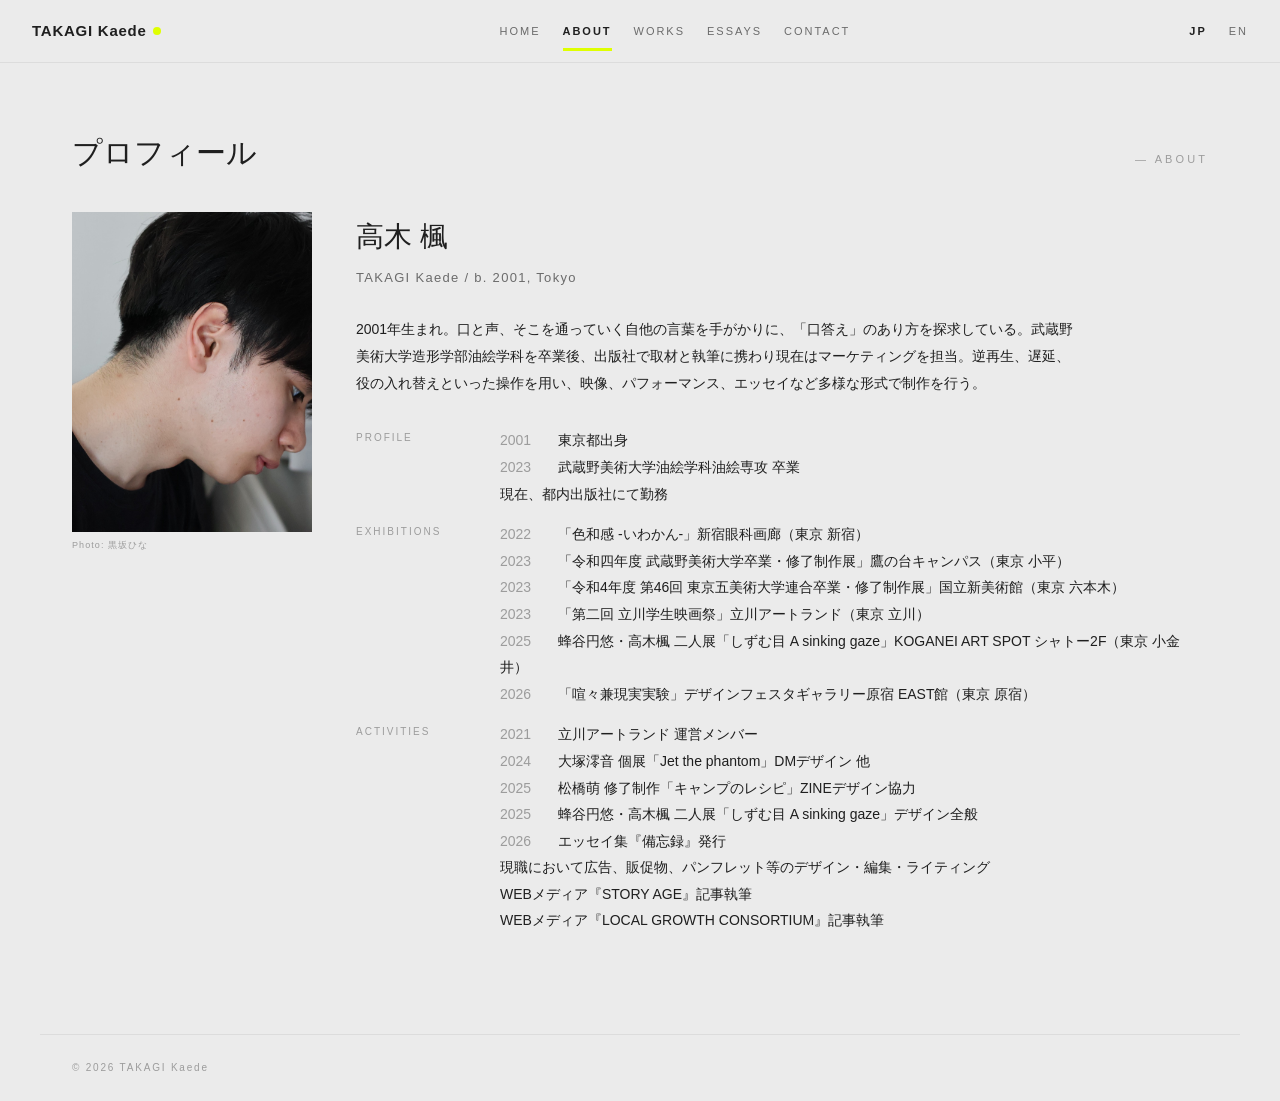
==== about.html @ a2d6fc39 "Replace template with portfolio site Co-Authored-By: Claude Opus 5.5 <noreply@anthropic.com>" ====
<!doctype html>
<html lang="ja">
<head>
<meta charset="utf-8">
<meta name="viewport" content="width=device-width,initial-scale=1">
<title>ABOUT — TAKAGI Kaede</title>
<meta name="description" content="TAKAGI Kaede のプロフィール・展示歴・活動・ステートメント。">
<link rel="stylesheet" href="assets/style.css">
</head>
<body>
<div class="app">
<section class="sec">
  <div class="head"><h2 id="aboutTitle"></h2><div class="eyebrow">— ABOUT</div></div>
  <div class="aboutgrid">
    <figure class="portrait has-img"><img id="portraitImg" src="images/about/01.jpg" alt=""><small>Photo: 黒坂ひな</small></figure>
    <div class="about">
      <h3 id="aboutName"></h3>
      <div class="subname" id="aboutSub"></div>
      <p class="bio" id="aboutBio"></p>
      <dl class="dl" id="profileDL"></dl>
    </div>
  </div>
</section>
</div>
<script src="assets/data.js"></script>
<script src="assets/site.js"></script>
<script>
buildNav('about');buildFooter();
const lang=getLang(),TT=T[lang];
$('#aboutTitle').textContent=TT.titles.about;
$('#aboutName').textContent=TT.name;
$('#aboutSub').textContent=TT.subname;
$('#aboutBio').textContent=TT.bio;
$('#portraitImg').alt=TT.portraitAlt;
document.documentElement.lang=lang==='jp'?'ja':'en';
const dl=$('#profileDL');
TT.dl.forEach(([k,vals])=>{
  dl.insertAdjacentHTML('beforeend',`<dt>${k}</dt><dd>${vals.map(v=>v.replace(/^(\d{4})/,'<span class="yr">$1</span>')).join('<br>')}</dd>`);
});
</script>
</body>
</html>
---- assets/style.css ----
:root{
  --bg:#ebebeb;--bg2:#dedede;--sf:#f4f4f4;
  --tx:#1f1f1f;--sub:#6b6b6b;--mute:#9c9c9c;
  --bd:#cfcfcf;--bd2:#dcdcdc;
  --ac:#dfff00;--ink:#111;
}
*{box-sizing:border-box;margin:0;padding:0}
html{scroll-behavior:smooth}
body{background:var(--bg);color:var(--tx);
  font:14px/1.75 -apple-system,BlinkMacSystemFont,"Helvetica Neue","Hiragino Sans","Yu Gothic",Meiryo,sans-serif;
  -webkit-font-smoothing:antialiased}
button,a{font:inherit;color:inherit}
img{max-width:100%;display:block}
a{text-decoration:none}
.app{transition:filter .35s ease, transform .35s ease}
.app.blurred{filter:blur(14px) saturate(1.05);transform:scale(1.03);pointer-events:none}

.nav{position:sticky;top:0;z-index:50;background:rgba(235,235,235,.92);backdrop-filter:blur(6px);
  border-bottom:1px solid var(--bd2);display:flex;justify-content:space-between;
  align-items:center;padding:18px 32px;gap:12px;flex-wrap:wrap}
.logo{font-size:15px;font-weight:600;letter-spacing:.05em}
.logo a{color:inherit;display:inline-flex;align-items:center}
.logo b{display:inline-block;width:8px;height:8px;background:var(--ac);border-radius:50%;margin-left:6px}
.menu,.lang{display:flex;gap:22px;align-items:center;flex-wrap:wrap}
.menu a,.lang button{background:none;border:none;color:var(--sub);cursor:pointer;
  letter-spacing:.18em;font-size:11px;position:relative;padding:2px 0}
.menu a.active,.lang button.active{color:var(--tx);font-weight:600}
.menu a.active:after{content:"";position:absolute;left:0;right:0;bottom:-8px;height:3px;background:var(--ac)}

.sec{padding:64px 32px;max-width:1200px;margin:0 auto}
.home-sec{padding:0;max-width:none}
.cover{min-height:calc(100vh - 64px);background:var(--bg2);position:relative;
  display:flex;align-items:center;justify-content:center;overflow:hidden}
.cover:before{content:"";position:absolute;inset:0;
  background:repeating-linear-gradient(45deg,transparent 0 14px,rgba(0,0,0,.03) 14px 28px)}
.cover>img{position:absolute;inset:0;width:100%;height:100%;object-fit:cover}
.ct{position:absolute;left:40px;bottom:40px;z-index:1}
.ct .name{display:inline-block;background:var(--ac);padding:4px 14px;font-size:34px;letter-spacing:.05em}
.ct .jp{display:inline-block;margin-top:10px;background:rgba(235,235,235,.88);padding:6px 12px;
  font-size:12px;letter-spacing:.2em;color:var(--sub)}
.corner{position:absolute;right:32px;top:28px;color:var(--mute);
  font-size:10px;letter-spacing:.28em;z-index:1}

.head{display:flex;justify-content:space-between;align-items:baseline;margin-bottom:32px;gap:12px}
.head h2{font-size:30px;font-weight:500}
.eyebrow{font-size:11px;letter-spacing:.28em;color:var(--mute)}

.aboutgrid{display:grid;grid-template-columns:240px 1fr;gap:44px}
.portrait{height:300px;background:var(--bg2);border:1px solid var(--bd2);display:flex;
  align-items:center;justify-content:center;flex-direction:column;color:var(--mute);
  letter-spacing:.2em;font-size:11px}
.portrait small{font-size:9px;letter-spacing:.12em;margin-top:6px}
.portrait.has-img{height:auto;display:block;background:none;border:none}
.portrait img{width:100%;aspect-ratio:3/4;object-fit:cover;object-position:82% 50%}
.portrait.has-img small{display:block;color:var(--mute)}
.bio{line-height:1.95;margin-bottom:30px;max-width:720px}
.about h3{font-size:28px;font-weight:500}
.subname{color:var(--sub);font-size:13px;letter-spacing:.1em;margin:6px 0 26px}
.dl{display:grid;grid-template-columns:120px 1fr;gap:14px 24px;margin-bottom:36px}
.dl dt{font-size:10px;letter-spacing:.2em;color:var(--mute);padding-top:2px}
.dl dd{line-height:1.9}
.yr{display:inline-block;min-width:44px;color:var(--mute)}


.years{display:flex;flex-wrap:wrap;gap:6px;margin-bottom:28px}
.years button{padding:8px 16px;border:1px solid var(--bd);background:none;color:var(--sub);cursor:pointer;letter-spacing:.14em;font-size:11px}
.years button.active{background:var(--ac);border-color:var(--ac);color:var(--ink);font-weight:600}
.yearblock{margin-bottom:56px}
.yearttl{font-size:56px;font-weight:200;color:var(--sub);margin-bottom:22px;letter-spacing:.02em}
.cards{display:grid;grid-template-columns:repeat(2,1fr);gap:28px}
.card{background:transparent;cursor:pointer;transition:transform .3s ease}
.card:hover{transform:translateY(-4px)}
.card .thumb{aspect-ratio:4/3;background:var(--bg2);border:1px solid var(--bd2);
  position:relative;overflow:hidden;transition:box-shadow .3s ease, border-color .3s ease}
.card:hover .thumb{box-shadow:0 22px 45px -22px rgba(0,0,0,.28);border-color:#b8b8b8}
.card .thumb:before{content:"";position:absolute;inset:0;
  background:repeating-linear-gradient(45deg,transparent 0 10px,rgba(0,0,0,.028) 10px 20px)}
.card .thumb img{position:absolute;inset:0;width:100%;height:100%;object-fit:cover}
.card .cbottom{padding:16px 2px 4px;display:flex;justify-content:space-between;gap:14px;align-items:baseline}
.card .ctitle{font-size:18px;font-weight:500;letter-spacing:.02em}
.card .csub{font-size:11px;color:var(--sub);letter-spacing:.16em;margin-top:4px}
.card .cyear{font-size:11px;color:var(--mute);letter-spacing:.22em}

.essayIntro,.contactLead{max-width:760px;color:var(--sub);line-height:1.95;margin-bottom:32px}

.essays a{color:inherit;display:grid;grid-template-columns:110px 1fr 90px;gap:22px;
  padding:20px 4px;border-bottom:1px solid var(--bd2);transition:background .2s ease, padding .25s ease}
.essays a:hover{background:var(--sf);padding-left:12px}
.essays a:hover .tt{background-image:linear-gradient(transparent 62%,var(--ac) 62%);background-size:100% 100%}
.essays .date,.essays .tag{font-size:10px;color:var(--mute);letter-spacing:.16em}
.essays .tt{font-size:17px;font-weight:500;transition:background .3s ease}
.essays .ex{color:var(--sub);font-size:12px;margin-top:6px}
.contact .row{display:grid;grid-template-columns:140px 1fr;gap:16px;padding:15px 0;border-bottom:1px solid var(--bd2)}
.contact .lb{font-size:10px;color:var(--mute);letter-spacing:.24em}
.contact .vl a{color:inherit}
.contact .vl a:hover{background-image:linear-gradient(transparent 66%,var(--ac) 66%)}
.footer{max-width:1200px;margin:0 auto;padding:24px 32px;border-top:1px solid var(--bd2);
  display:flex;justify-content:space-between;color:var(--mute);font-size:10px;letter-spacing:.18em;gap:10px;flex-wrap:wrap}

.modal{position:fixed;inset:0;z-index:100;display:none;overflow:hidden}
.modal.show{display:block}
.mbg{position:absolute;inset:0;background:rgba(235,235,235,.15);
  backdrop-filter:blur(22px) saturate(1.05);-webkit-backdrop-filter:blur(22px) saturate(1.05)}
.msheet{position:absolute;inset:0;overflow:auto;scroll-behavior:smooth;-webkit-overflow-scrolling:touch}
.mclose{position:fixed;right:24px;top:22px;width:44px;height:44px;border-radius:50%;
  border:1px solid rgba(255,255,255,.65);background:rgba(255,255,255,.35);color:#fff;
  font-size:22px;line-height:1;cursor:pointer;z-index:5;backdrop-filter:blur(4px);
  transition:background .25s ease, transform .25s ease}
.mclose:hover{background:rgba(255,255,255,.55);transform:rotate(90deg)}
.minner{max-width:1080px;margin:0 auto;padding:88px 32px 120px;position:relative;z-index:2}
.hero{position:relative;aspect-ratio:16/10;background:var(--bg2);border:1px solid rgba(255,255,255,.4);
  overflow:hidden;box-shadow:0 40px 90px -30px rgba(0,0,0,.5)}
.hero:before{content:"";position:absolute;inset:0;
  background:repeating-linear-gradient(45deg,transparent 0 14px,rgba(0,0,0,.045) 14px 28px)}
.hero img{position:absolute;inset:0;width:100%;height:100%;object-fit:contain;opacity:0;transition:opacity .35s ease;background:#111}
.hero img.on{opacity:1;z-index:1}
.hero .gbtn,.hero .gcount{z-index:2}
.gcap{min-height:1.6em;margin-top:12px;font-size:11px;letter-spacing:.08em;color:var(--sub);text-align:center}
.gbtn{position:absolute;top:50%;transform:translateY(-50%);width:52px;height:52px;
  border:none;background:rgba(255,255,255,.6);color:var(--ink);cursor:pointer;
  font-size:24px;line-height:1;backdrop-filter:blur(6px);transition:background .2s ease}
.gbtn:hover{background:#fff}
.gprev{left:18px}.gnext{right:18px}
.gcount{position:absolute;right:20px;bottom:16px;font-size:11px;letter-spacing:.22em;
  background:rgba(255,255,255,.7);padding:5px 12px;color:var(--ink);backdrop-filter:blur(4px)}
.mmeta{display:flex;justify-content:space-between;gap:24px;align-items:flex-end;
  margin-top:36px;padding-bottom:22px;border-bottom:1px solid rgba(0,0,0,.15)}
.mmeta .mt{font-size:38px;font-weight:500;letter-spacing:.02em;color:var(--ink)}
.mmeta .msub{font-size:12px;color:var(--sub);letter-spacing:.16em;margin-top:8px}
.mmeta .mtag{font-size:10px;letter-spacing:.28em;color:var(--mute);text-align:right;min-width:120px}
.mtag b{display:block;font-size:13px;color:var(--ink);letter-spacing:.08em;font-weight:500;margin-top:4px}
.scroll-hint{margin:28px auto 8px;text-align:center;font-size:10px;letter-spacing:.32em;color:var(--sub)}
.scroll-hint b{display:block;margin-top:8px;font-size:14px;color:var(--ink)}
.mbody{margin-top:52px;max-width:720px;margin-left:auto;margin-right:auto;
  color:var(--ink);line-height:2.05;font-size:15px;white-space:pre-wrap}
.mbody p{margin-bottom:18px}
.mmore{max-width:720px;margin:40px auto 0;padding-top:28px;border-top:1px solid rgba(0,0,0,.15)}
.mmore .mbody{margin-top:16px}
.mmore-k{font-size:10px;letter-spacing:.28em;color:var(--mute)}
.mex{max-width:720px;margin:36px auto 0;padding-top:20px;border-top:1px solid rgba(0,0,0,.15);
  font-size:11px;letter-spacing:.18em;color:var(--sub)}
.mex b{display:block;color:var(--mute);font-size:10px;letter-spacing:.28em;margin-bottom:6px}


@media (max-width:900px){
  .aboutgrid{grid-template-columns:1fr}
  .portrait.has-img{max-width:320px}
  .cards{grid-template-columns:1fr}
  .mmeta .mt{font-size:28px}
  .minner{padding:72px 20px 90px}
  .hero{aspect-ratio:4/3}
  .gbtn{width:42px;height:42px;font-size:20px}
}
@media (max-width:640px){
  .nav,.sec,.footer{padding-left:18px;padding-right:18px}
  .head h2{font-size:24px}
  .ct{left:22px;bottom:22px}
  .ct .name{font-size:26px}
  .dl,.contact .row,.essays a{grid-template-columns:1fr;gap:6px}
  .yearttl{font-size:40px}
  .mbody{font-size:14px;line-height:1.95}
  .mmeta{flex-direction:column;align-items:flex-start;gap:12px}
  .mmeta .mt{font-size:22px;line-height:1.5}
  .mmeta .mtag{text-align:left}
}
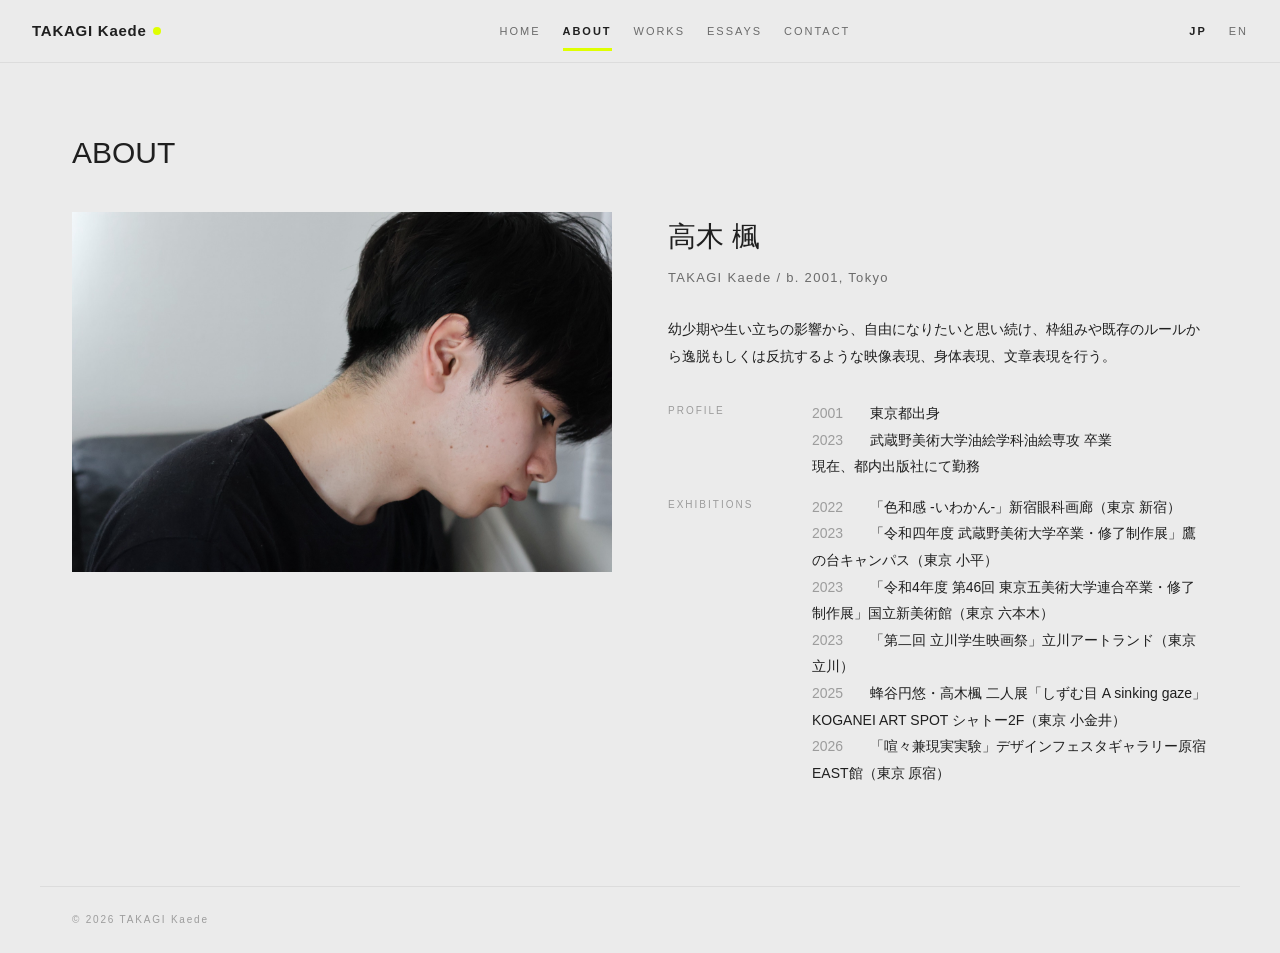
==== commit e033efe1: "Update headings, about, work viewer thumbnails and essay list Co-Authored-By: Claude Opus 5.5 <norep" ====
--- a/about.html
+++ b/about.html
@@ -4,15 +4,15 @@
 <meta charset="utf-8">
 <meta name="viewport" content="width=device-width,initial-scale=1">
 <title>ABOUT — TAKAGI Kaede</title>
-<meta name="description" content="TAKAGI Kaede のプロフィール・展示歴・活動・ステートメント。">
+<meta name="description" content="TAKAGI Kaede のプロフィール・展示歴。">
 <link rel="stylesheet" href="assets/style.css">
 </head>
 <body>
 <div class="app">
 <section class="sec">
-  <div class="head"><h2 id="aboutTitle"></h2><div class="eyebrow">— ABOUT</div></div>
+  <div class="head"><h2 id="aboutTitle"></h2></div>
   <div class="aboutgrid">
-    <figure class="portrait has-img"><img id="portraitImg" src="images/about/01.jpg" alt=""><small>Photo: 黒坂ひな</small></figure>
+    <figure class="portrait has-img"><img id="portraitImg" src="images/about/01.jpg" alt="" width="1600" height="1066"></figure>
     <div class="about">
       <h3 id="aboutName"></h3>
       <div class="subname" id="aboutSub"></div>
--- a/assets/style.css
+++ b/assets/style.css
@@ -45,14 +45,14 @@
 .head h2{font-size:30px;font-weight:500}
 .eyebrow{font-size:11px;letter-spacing:.28em;color:var(--mute)}
 
-.aboutgrid{display:grid;grid-template-columns:240px 1fr;gap:44px}
+.aboutgrid{display:grid;grid-template-columns:minmax(0,1fr) minmax(0,1fr);gap:56px;align-items:start}
 .portrait{height:300px;background:var(--bg2);border:1px solid var(--bd2);display:flex;
   align-items:center;justify-content:center;flex-direction:column;color:var(--mute);
   letter-spacing:.2em;font-size:11px}
 .portrait small{font-size:9px;letter-spacing:.12em;margin-top:6px}
 .portrait.has-img{height:auto;display:block;background:none;border:none}
-.portrait img{width:100%;aspect-ratio:3/4;object-fit:cover;object-position:82% 50%}
-.portrait.has-img small{display:block;color:var(--mute)}
+/* 横長の写真をトリミングせず元の比率で表示 */
+.portrait img{width:100%;height:auto}
 .bio{line-height:1.95;margin-bottom:30px;max-width:720px}
 .about h3{font-size:28px;font-weight:500}
 .subname{color:var(--sub);font-size:13px;letter-spacing:.1em;margin:6px 0 26px}
@@ -81,7 +81,6 @@
 .card .csub{font-size:11px;color:var(--sub);letter-spacing:.16em;margin-top:4px}
 .card .cyear{font-size:11px;color:var(--mute);letter-spacing:.22em}
 
-.essayIntro,.contactLead{max-width:760px;color:var(--sub);line-height:1.95;margin-bottom:32px}
 
 .essays a{color:inherit;display:grid;grid-template-columns:110px 1fr 90px;gap:22px;
   padding:20px 4px;border-bottom:1px solid var(--bd2);transition:background .2s ease, padding .25s ease}
@@ -89,7 +88,8 @@
 .essays a:hover .tt{background-image:linear-gradient(transparent 62%,var(--ac) 62%);background-size:100% 100%}
 .essays .date,.essays .tag{font-size:10px;color:var(--mute);letter-spacing:.16em}
 .essays .tt{font-size:17px;font-weight:500;transition:background .3s ease}
-.essays .ex{color:var(--sub);font-size:12px;margin-top:6px}
+.essays .ex{color:var(--sub);font-size:12px;margin-top:6px;
+  display:-webkit-box;-webkit-box-orient:vertical;-webkit-line-clamp:1;overflow:hidden;text-overflow:ellipsis}
 .contact .row{display:grid;grid-template-columns:140px 1fr;gap:16px;padding:15px 0;border-bottom:1px solid var(--bd2)}
 .contact .lb{font-size:10px;color:var(--mute);letter-spacing:.24em}
 .contact .vl a{color:inherit}
@@ -99,14 +99,15 @@
 
 .modal{position:fixed;inset:0;z-index:100;display:none;overflow:hidden}
 .modal.show{display:block}
-.mbg{position:absolute;inset:0;background:rgba(235,235,235,.15);
-  backdrop-filter:blur(22px) saturate(1.05);-webkit-backdrop-filter:blur(22px) saturate(1.05)}
+/* 背景はぼかした上に白を重ねて、文字を読みやすくする */
+.mbg{position:absolute;inset:0;background:rgba(244,244,244,.84);
+  backdrop-filter:blur(24px) saturate(.9);-webkit-backdrop-filter:blur(24px) saturate(.9)}
 .msheet{position:absolute;inset:0;overflow:auto;scroll-behavior:smooth;-webkit-overflow-scrolling:touch}
 .mclose{position:fixed;right:24px;top:22px;width:44px;height:44px;border-radius:50%;
-  border:1px solid rgba(255,255,255,.65);background:rgba(255,255,255,.35);color:#fff;
+  border:1px solid rgba(0,0,0,.18);background:rgba(255,255,255,.8);color:var(--ink);
   font-size:22px;line-height:1;cursor:pointer;z-index:5;backdrop-filter:blur(4px);
   transition:background .25s ease, transform .25s ease}
-.mclose:hover{background:rgba(255,255,255,.55);transform:rotate(90deg)}
+.mclose:hover{background:#fff;transform:rotate(90deg)}
 .minner{max-width:1080px;margin:0 auto;padding:88px 32px 120px;position:relative;z-index:2}
 .hero{position:relative;aspect-ratio:16/10;background:var(--bg2);border:1px solid rgba(255,255,255,.4);
   overflow:hidden;box-shadow:0 40px 90px -30px rgba(0,0,0,.5)}
@@ -115,6 +116,14 @@
 .hero img{position:absolute;inset:0;width:100%;height:100%;object-fit:contain;opacity:0;transition:opacity .35s ease;background:#111}
 .hero img.on{opacity:1;z-index:1}
 .hero .gbtn,.hero .gcount{z-index:2}
+/* 写真の下のサムネイル列（クリックでその写真へ） */
+.gthumbs{position:relative;display:flex;gap:8px;margin-top:14px;padding:4px 2px 6px;
+  overflow-x:auto;scrollbar-width:thin;-webkit-overflow-scrolling:touch}
+.gthumb{flex:0 0 auto;width:72px;height:54px;padding:0;border:2px solid transparent;background:var(--bg2);
+  cursor:pointer;opacity:.55;transition:opacity .2s ease, border-color .2s ease}
+.gthumb img{width:100%;height:100%;object-fit:cover}
+.gthumb:hover{opacity:.9}
+.gthumb.on{opacity:1;border-color:var(--ink)}
 .gcap{min-height:1.6em;margin-top:12px;font-size:11px;letter-spacing:.08em;color:var(--sub);text-align:center}
 .gbtn{position:absolute;top:50%;transform:translateY(-50%);width:52px;height:52px;
   border:none;background:rgba(255,255,255,.6);color:var(--ink);cursor:pointer;
@@ -129,9 +138,7 @@
 .mmeta .msub{font-size:12px;color:var(--sub);letter-spacing:.16em;margin-top:8px}
 .mmeta .mtag{font-size:10px;letter-spacing:.28em;color:var(--mute);text-align:right;min-width:120px}
 .mtag b{display:block;font-size:13px;color:var(--ink);letter-spacing:.08em;font-weight:500;margin-top:4px}
-.scroll-hint{margin:28px auto 8px;text-align:center;font-size:10px;letter-spacing:.32em;color:var(--sub)}
-.scroll-hint b{display:block;margin-top:8px;font-size:14px;color:var(--ink)}
-.mbody{margin-top:52px;max-width:720px;margin-left:auto;margin-right:auto;
+.mbody{margin-top:40px;max-width:720px;margin-left:auto;margin-right:auto;
   color:var(--ink);line-height:2.05;font-size:15px;white-space:pre-wrap}
 .mbody p{margin-bottom:18px}
 .mmore{max-width:720px;margin:40px auto 0;padding-top:28px;border-top:1px solid rgba(0,0,0,.15)}
@@ -144,7 +151,7 @@
 
 @media (max-width:900px){
   .aboutgrid{grid-template-columns:1fr}
-  .portrait.has-img{max-width:320px}
+  .aboutgrid{gap:32px}
   .cards{grid-template-columns:1fr}
   .mmeta .mt{font-size:28px}
   .minner{padding:72px 20px 90px}
@@ -158,6 +165,7 @@
   .ct .name{font-size:26px}
   .dl,.contact .row,.essays a{grid-template-columns:1fr;gap:6px}
   .yearttl{font-size:40px}
+  .gthumb{width:56px;height:42px}
   .mbody{font-size:14px;line-height:1.95}
   .mmeta{flex-direction:column;align-items:flex-start;gap:12px}
   .mmeta .mt{font-size:22px;line-height:1.5}
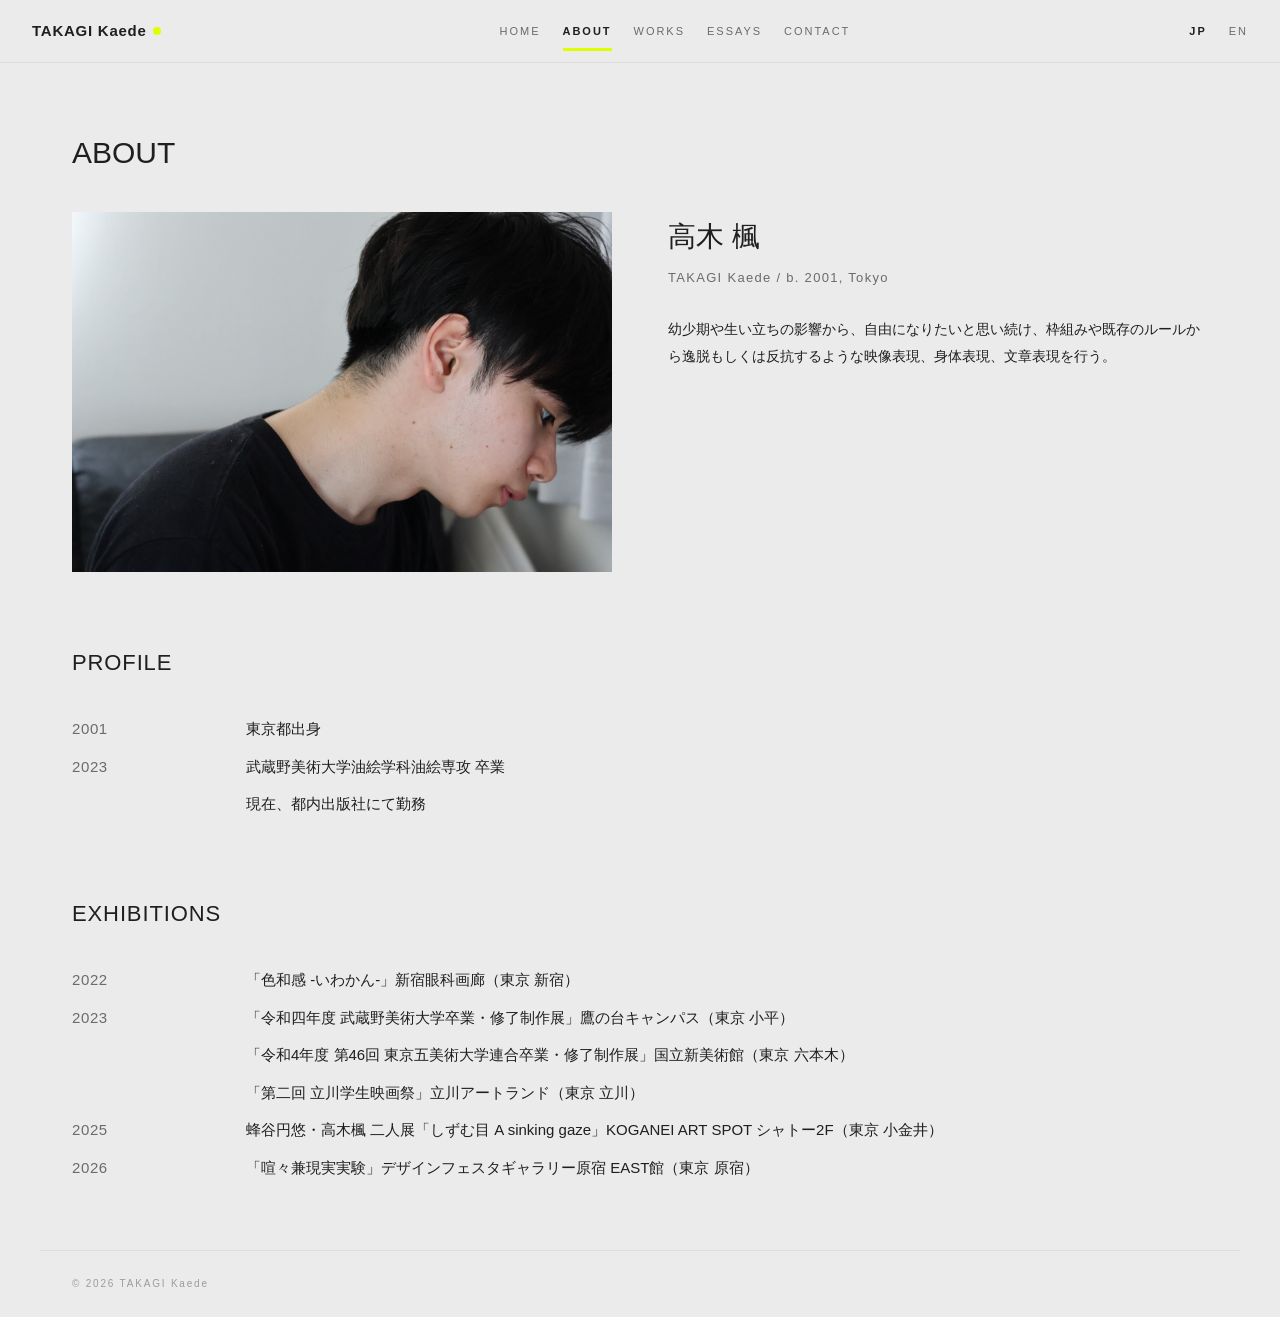
==== commit 01b8e97b: "Lay out about history as year list Co-Authored-By: Claude Opus 5.5 <noreply@anthropic.com>" ====
--- a/about.html
+++ b/about.html
@@ -17,9 +17,9 @@
       <h3 id="aboutName"></h3>
       <div class="subname" id="aboutSub"></div>
       <p class="bio" id="aboutBio"></p>
-      <dl class="dl" id="profileDL"></dl>
     </div>
   </div>
+  <div class="cv" id="cv"></div>
 </section>
 </div>
 <script src="assets/data.js"></script>
@@ -33,9 +33,17 @@
 $('#aboutBio').textContent=TT.bio;
 $('#portraitImg').alt=TT.portraitAlt;
 document.documentElement.lang=lang==='jp'?'ja':'en';
-const dl=$('#profileDL');
+// 略歴：見出しの下に「年｜内容」の2列で並べる（同じ年が続くときは2行目以降の年を省略）
+const cv=$('#cv');
 TT.dl.forEach(([k,vals])=>{
-  dl.insertAdjacentHTML('beforeend',`<dt>${k}</dt><dd>${vals.map(v=>v.replace(/^(\d{4})/,'<span class="yr">$1</span>')).join('<br>')}</dd>`);
+  let prev='';
+  const rows=vals.map(v=>{
+    const m=v.match(/^(\d{4})[\s　]+(.*)$/);
+    const y=m?m[1]:'', txt=m?m[2]:v;
+    const show=y&&y!==prev?y:''; if(y)prev=y;
+    return `<div class="cvrow"><div class="cvy">${show}</div><div class="cvt">${txt}</div></div>`;
+  }).join('');
+  cv.insertAdjacentHTML('beforeend',`<h4>${k}</h4><div class="cvlist">${rows}</div>`);
 });
 </script>
 </body>
--- a/assets/style.css
+++ b/assets/style.css
@@ -60,6 +60,12 @@
 .dl dt{font-size:10px;letter-spacing:.2em;color:var(--mute);padding-top:2px}
 .dl dd{line-height:1.9}
 .yr{display:inline-block;min-width:44px;color:var(--mute)}
+/* 略歴：見出し＋「年｜内容」の2列リスト */
+.cv{margin-top:72px;max-width:960px}
+.cv h4{font-size:22px;font-weight:400;letter-spacing:.04em;margin:72px 0 28px}
+.cv h4:first-child{margin-top:0}
+.cvrow{display:grid;grid-template-columns:150px 1fr;gap:0 24px;font-size:15px;line-height:1.7;padding:6px 0}
+.cvy{letter-spacing:.04em;color:var(--sub)}
 
 
 .years{display:flex;flex-wrap:wrap;gap:6px;margin-bottom:28px}
@@ -166,6 +172,9 @@
   .dl,.contact .row,.essays a{grid-template-columns:1fr;gap:6px}
   .yearttl{font-size:40px}
   .gthumb{width:56px;height:42px}
+  .cv{margin-top:56px}
+  .cv h4{font-size:18px;margin:52px 0 18px}
+  .cvrow{grid-template-columns:52px 1fr;gap:0 14px;font-size:14px}
   .mbody{font-size:14px;line-height:1.95}
   .mmeta{flex-direction:column;align-items:flex-start;gap:12px}
   .mmeta .mt{font-size:22px;line-height:1.5}
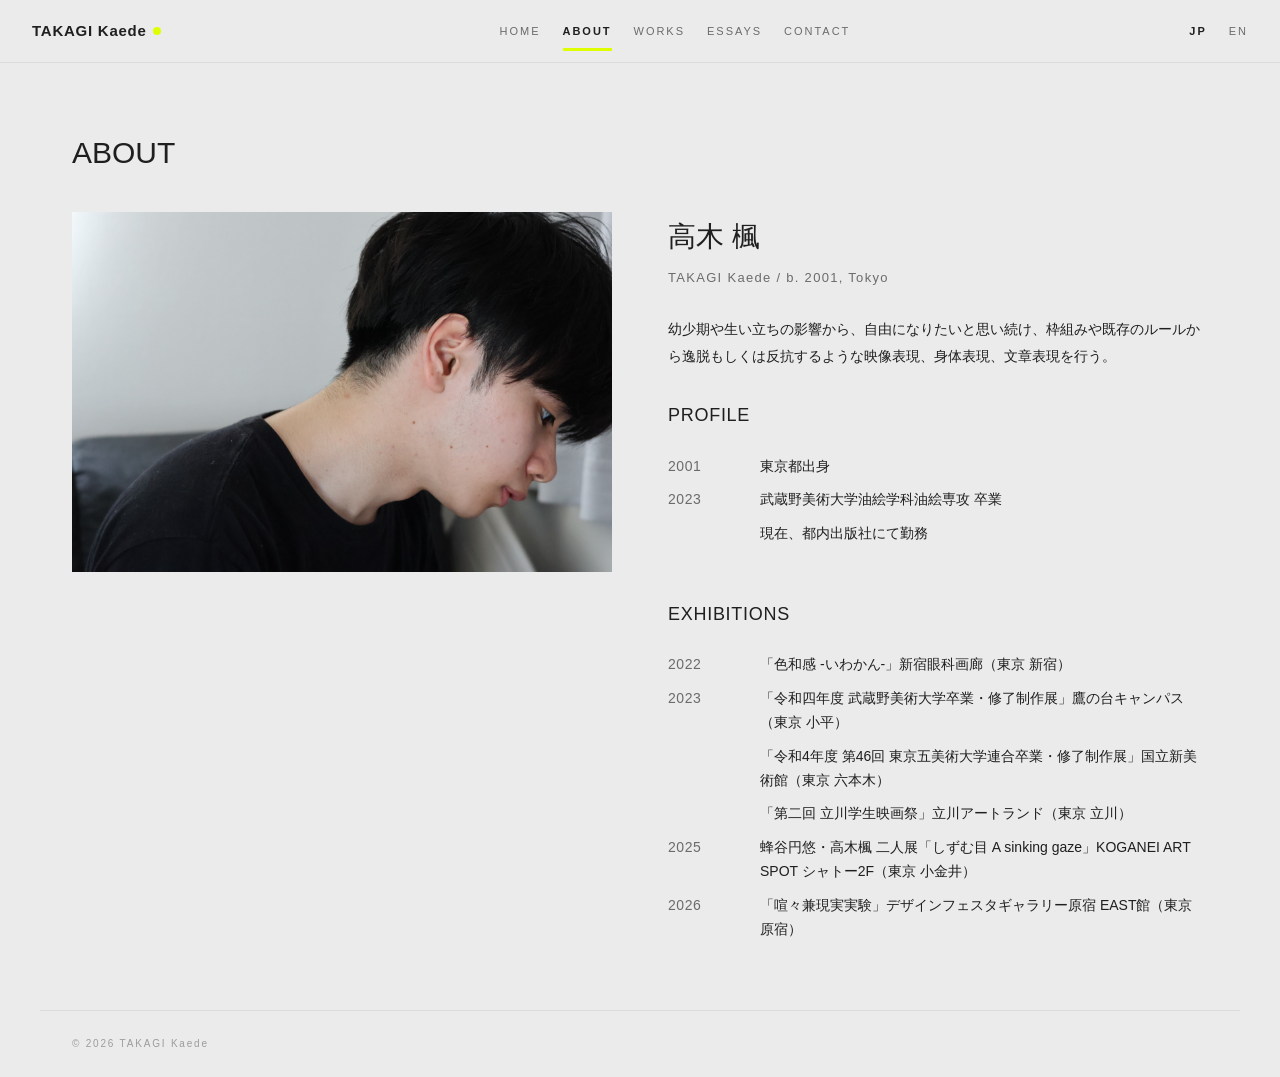
==== commit 2e1e37c3: "Keep about photo layout, show year list in text column Co-Authored-By: Claude Opus 5.5 <noreply@anth" ====
--- a/about.html
+++ b/about.html
@@ -17,9 +17,9 @@
       <h3 id="aboutName"></h3>
       <div class="subname" id="aboutSub"></div>
       <p class="bio" id="aboutBio"></p>
+      <div class="cv" id="cv"></div>
     </div>
   </div>
-  <div class="cv" id="cv"></div>
 </section>
 </div>
 <script src="assets/data.js"></script>
--- a/assets/style.css
+++ b/assets/style.css
@@ -61,10 +61,10 @@
 .dl dd{line-height:1.9}
 .yr{display:inline-block;min-width:44px;color:var(--mute)}
 /* 略歴：見出し＋「年｜内容」の2列リスト */
-.cv{margin-top:72px;max-width:960px}
-.cv h4{font-size:22px;font-weight:400;letter-spacing:.04em;margin:72px 0 28px}
+.cv{margin-top:8px}
+.cv h4{font-size:18px;font-weight:400;letter-spacing:.04em;margin:48px 0 18px}
 .cv h4:first-child{margin-top:0}
-.cvrow{display:grid;grid-template-columns:150px 1fr;gap:0 24px;font-size:15px;line-height:1.7;padding:6px 0}
+.cvrow{display:grid;grid-template-columns:72px 1fr;gap:0 20px;font-size:14px;line-height:1.7;padding:5px 0}
 .cvy{letter-spacing:.04em;color:var(--sub)}
 
 
@@ -172,9 +172,8 @@
   .dl,.contact .row,.essays a{grid-template-columns:1fr;gap:6px}
   .yearttl{font-size:40px}
   .gthumb{width:56px;height:42px}
-  .cv{margin-top:56px}
-  .cv h4{font-size:18px;margin:52px 0 18px}
-  .cvrow{grid-template-columns:52px 1fr;gap:0 14px;font-size:14px}
+  .cv h4{font-size:17px;margin:40px 0 14px}
+  .cvrow{grid-template-columns:52px 1fr;gap:0 14px}
   .mbody{font-size:14px;line-height:1.95}
   .mmeta{flex-direction:column;align-items:flex-start;gap:12px}
   .mmeta .mt{font-size:22px;line-height:1.5}
